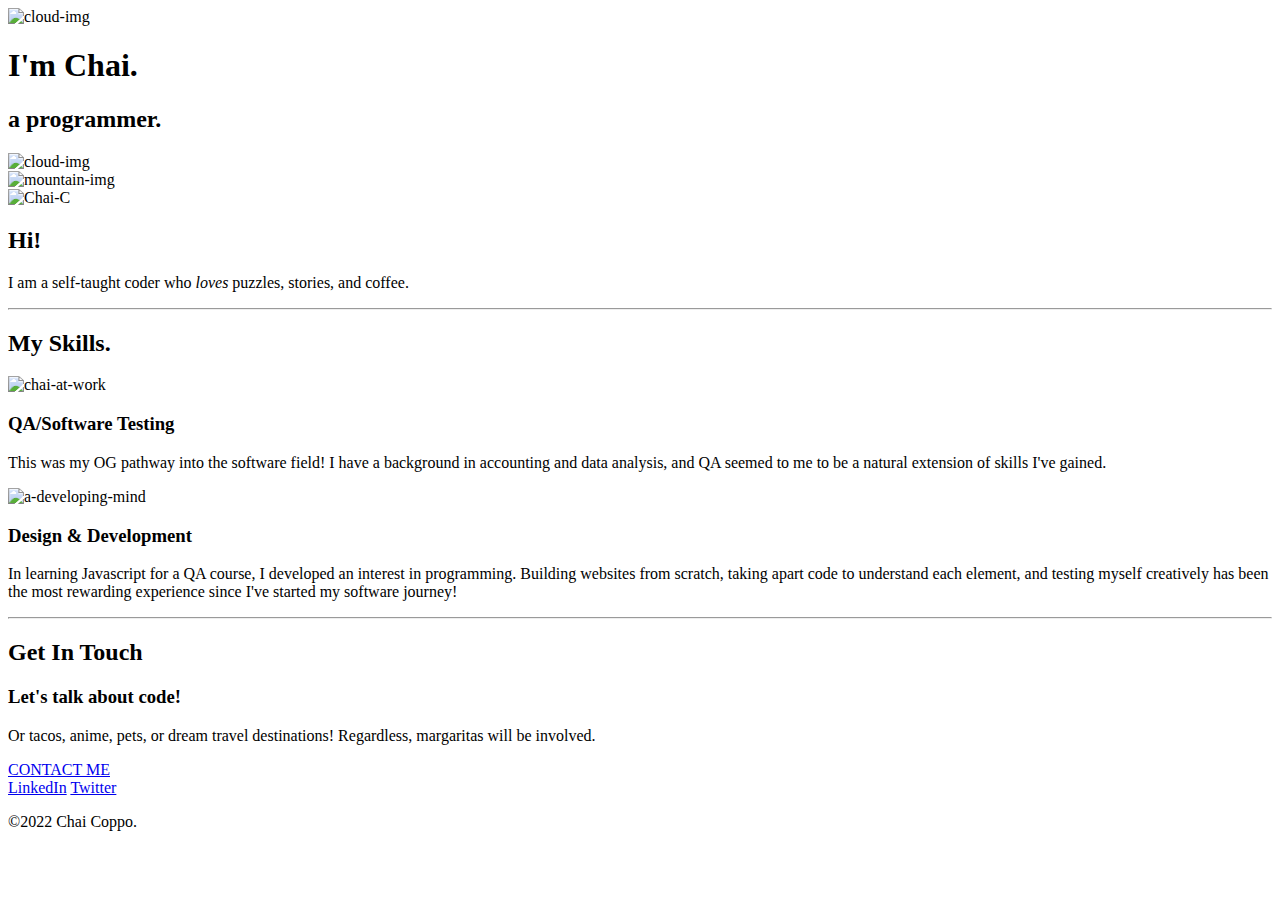
==== index.html @ 3ff6696a "Add files via upload" ====
<!DOCTYPE html>
<html lang="en" dir="ltr">

  <head>
    <meta charset="utf-8">
    <title>CUP O' CHAI</title>
    <link rel="icon" href="images/chai.ico">
    <link rel="preconnect" href="https://fonts.googleapis.com">
    <link rel="preconnect" href="https://fonts.gstatic.com" crossorigin>
    <link href="https://fonts.googleapis.com/css2?family=Merriweather&family=Montserrat&family=Sacramento&family=Ubuntu&display=swap" rel="stylesheet">
    <link rel="stylesheet" href="css/styles.css">
  </head>

  <body>
    <div class="top-div">
      <img class="top-cloud" src="images/cloud.png" alt="cloud-img">
      <h1>I'm Chai.</h1>
      <h2>a programmer.</h2>
      <img class="bottom-cloud" src="images/cloud.png" alt="cloud-img">
      <br>
      <img class="mountain" src="images/mountain.png" alt="mountain-img">
    </div>
    <div class="mid-div">
      <div class="profile">
        <img class="circular" src="images/IMG_4266.jpg" alt="Chai-C">
        <h2>Hi!</h2>
        <p class="coder">I am a self-taught coder who <em>loves</em> puzzles, stories, and coffee.</p>
      </div>
      <hr>
      <div class="skills">
        <h2>My Skills.</h2>
        <div class="skill-row">
          <img class="developing skill-image" src="images/chai-work.jpeg" alt="chai-at-work">
          <h3>QA/Software Testing</h3>
          <p>This was my OG pathway into the software field! I have a background in accounting and data analysis, and QA seemed to me to be a natural extension of skills I've gained.</p>
        </div>
        <div class="skill-row">
          <img class="developing skill-image" src="images/a-developing-mind.jpeg" alt="a-developing-mind">
          <h3>Design & Development</h3>
          <p class="coder">In learning Javascript for a QA course, I developed an interest in programming. Building websites from scratch, taking apart code to understand each element, and testing myself creatively has been the most rewarding
            experience since I've
            started my software journey!</p>
        </div>
      </div>
    </div>
    <hr>
    <div class="contact-me">
      <h2 class="in-touch">Get In Touch</h2>
      <h3>Let's talk about code!</h3>
      <p>Or tacos, anime, pets, or dream travel destinations! Regardless, margaritas will be involved.</p>
      <a class="btn" href="mailto:chinasilverstein@gmail.com">CONTACT ME</a>
    </div>
    </div>
    <div class="bottom-div">
      <a class="footer-link" href="https://www.linkedin.com/in/china-silverstein-868670233/">LinkedIn</a>
      <a class="footer-link" href="https://twitter.com/CoppoChai">Twitter</a>
      <p>©2022 Chai Coppo.</p>
    </div>
  </body>

</html>
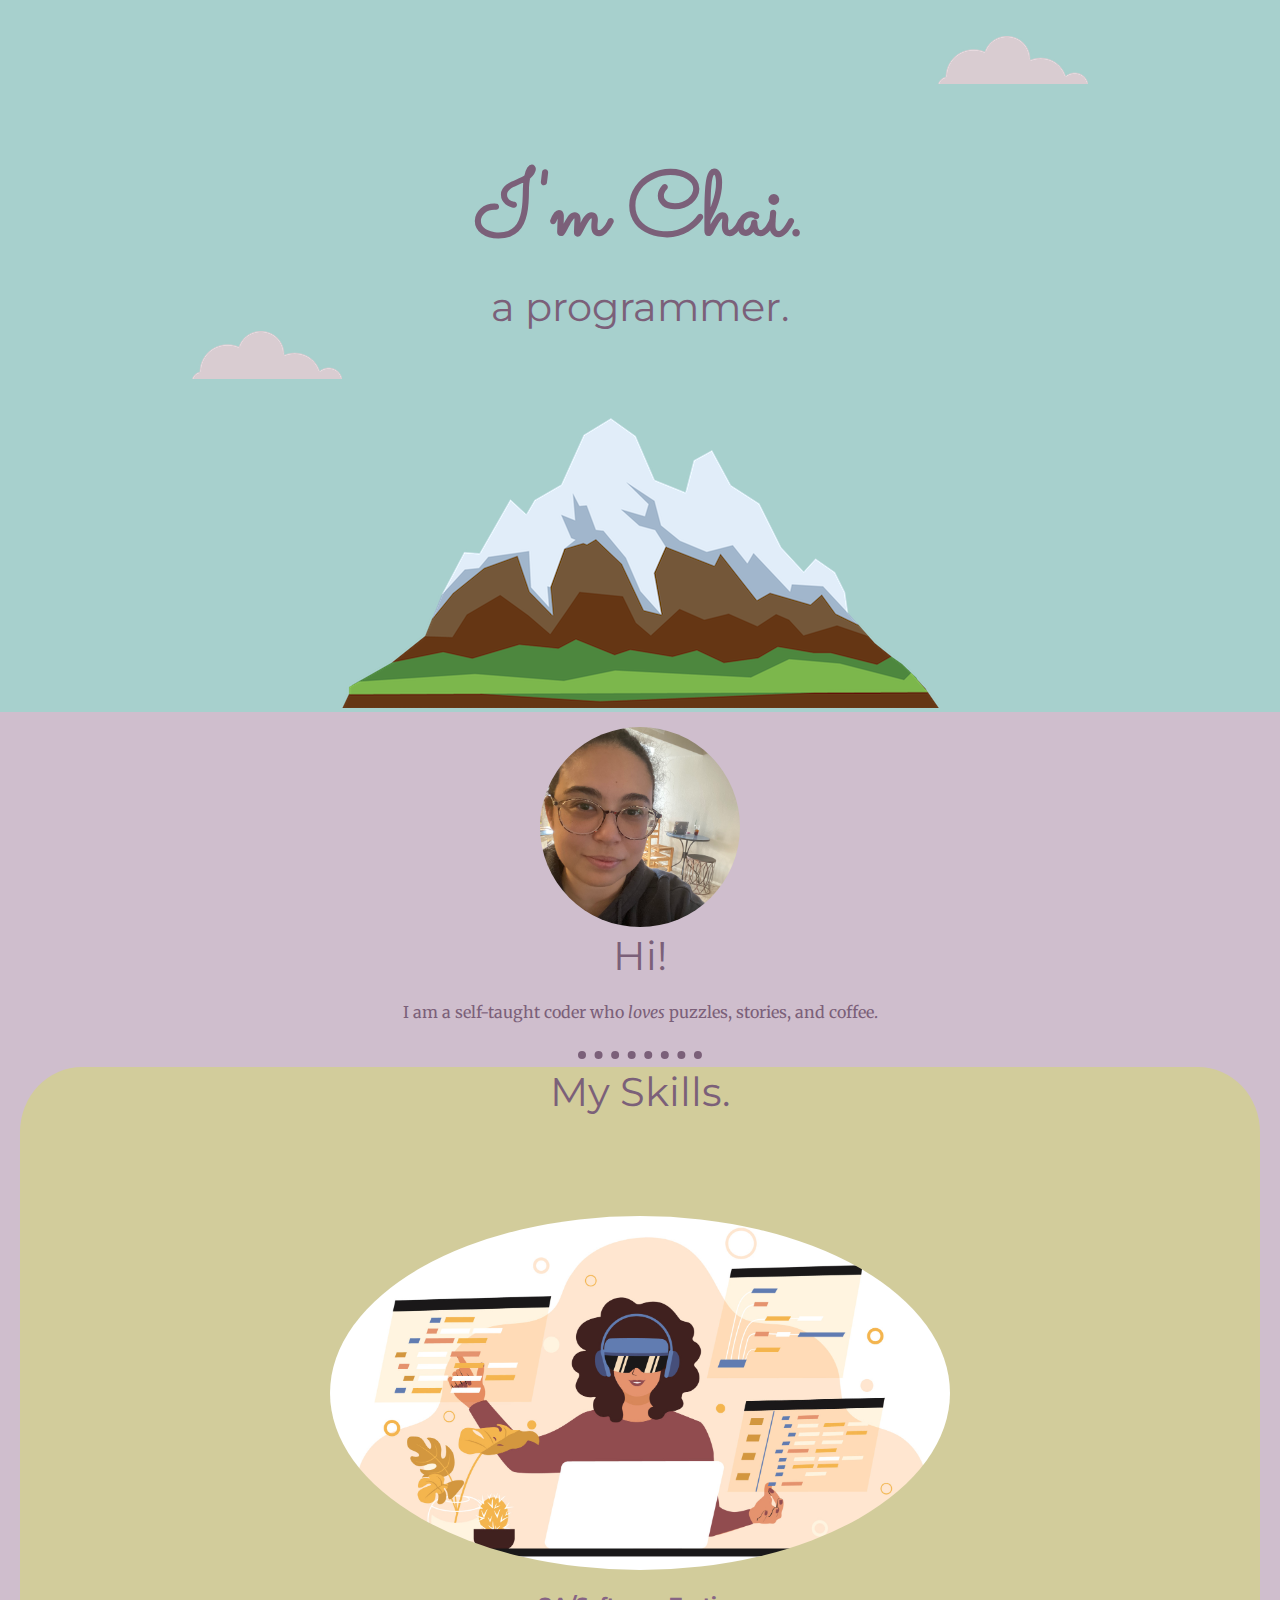
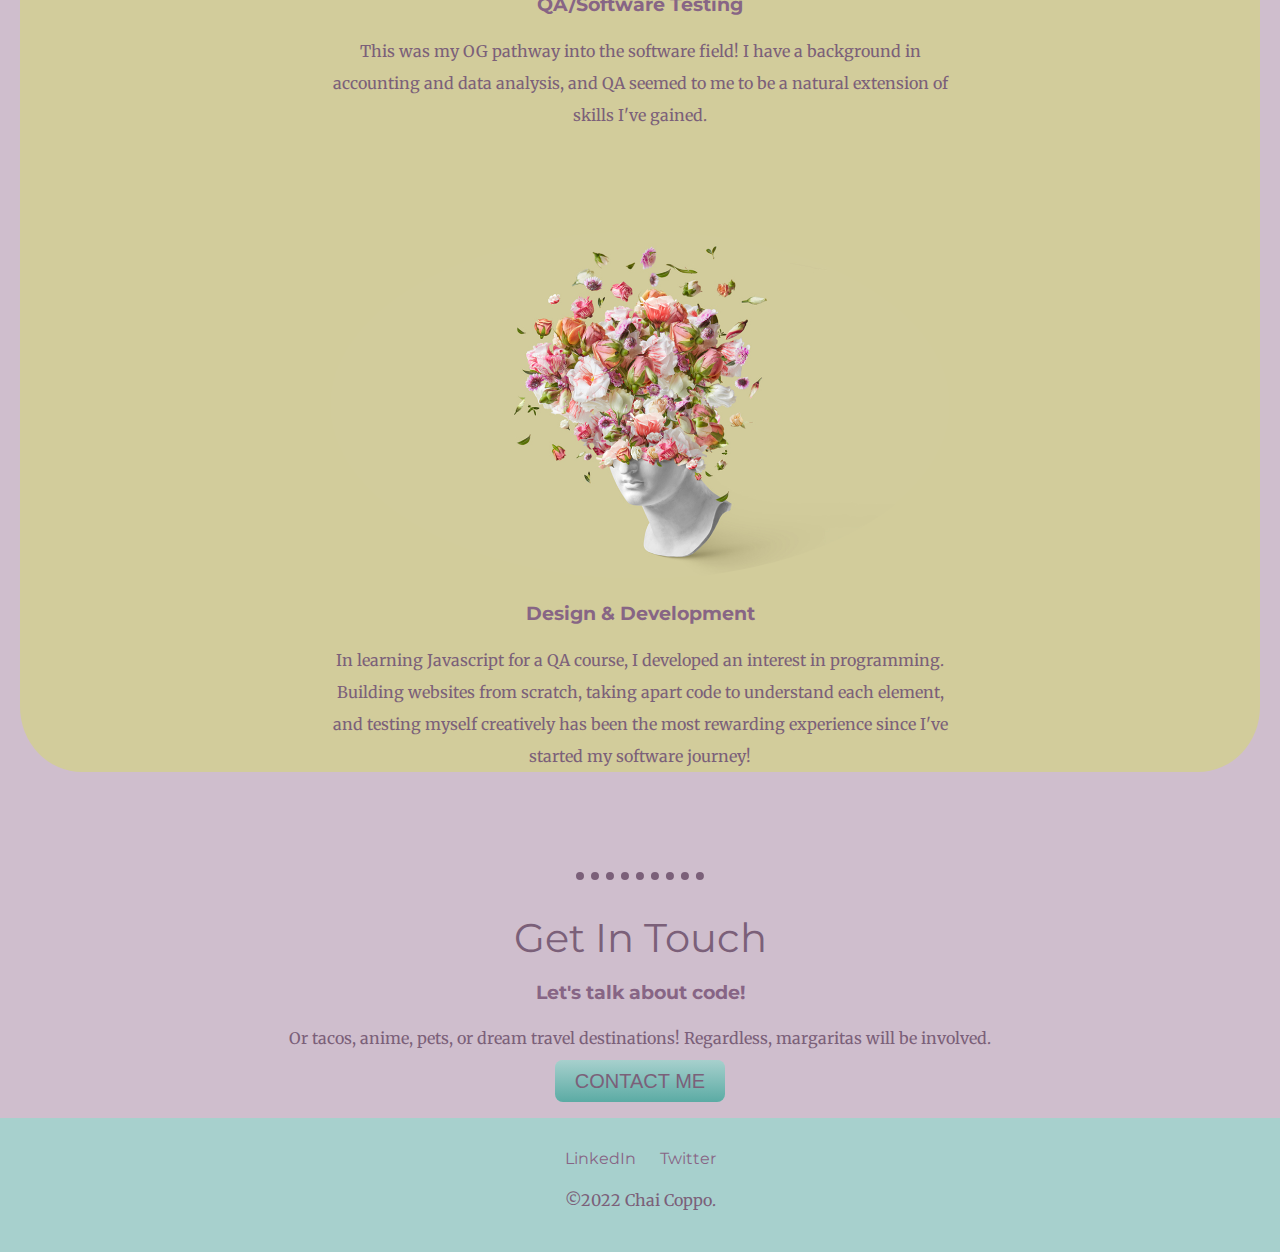
==== commit 22046eed: "Update index.html" ====
--- a/index.html
+++ b/index.html
@@ -4,25 +4,25 @@
   <head>
     <meta charset="utf-8">
     <title>CUP O' CHAI</title>
-    <link rel="icon" href="images/chai.ico">
+    <link rel="icon" href="chai.ico">
     <link rel="preconnect" href="https://fonts.googleapis.com">
     <link rel="preconnect" href="https://fonts.gstatic.com" crossorigin>
     <link href="https://fonts.googleapis.com/css2?family=Merriweather&family=Montserrat&family=Sacramento&family=Ubuntu&display=swap" rel="stylesheet">
-    <link rel="stylesheet" href="css/styles.css">
+    <link rel="stylesheet" href="styles.css">
   </head>
 
   <body>
     <div class="top-div">
-      <img class="top-cloud" src="images/cloud.png" alt="cloud-img">
+      <img class="top-cloud" src="cloud.png" alt="cloud-img">
       <h1>I'm Chai.</h1>
       <h2>a programmer.</h2>
-      <img class="bottom-cloud" src="images/cloud.png" alt="cloud-img">
+      <img class="bottom-cloud" src="cloud.png" alt="cloud-img">
       <br>
-      <img class="mountain" src="images/mountain.png" alt="mountain-img">
+      <img class="mountain" src="mountain.png" alt="mountain-img">
     </div>
     <div class="mid-div">
       <div class="profile">
-        <img class="circular" src="images/IMG_4266.jpg" alt="Chai-C">
+        <img class="circular" src="IMG_4266.jpg" alt="Chai-C">
         <h2>Hi!</h2>
         <p class="coder">I am a self-taught coder who <em>loves</em> puzzles, stories, and coffee.</p>
       </div>
@@ -30,12 +30,12 @@
       <div class="skills">
         <h2>My Skills.</h2>
         <div class="skill-row">
-          <img class="developing skill-image" src="images/chai-work.jpeg" alt="chai-at-work">
+          <img class="developing skill-image" src="chai-work.jpeg" alt="chai-at-work">
           <h3>QA/Software Testing</h3>
           <p>This was my OG pathway into the software field! I have a background in accounting and data analysis, and QA seemed to me to be a natural extension of skills I've gained.</p>
         </div>
         <div class="skill-row">
-          <img class="developing skill-image" src="images/a-developing-mind.jpeg" alt="a-developing-mind">
+          <img class="developing skill-image" src="a-developing-mind.jpeg" alt="a-developing-mind">
           <h3>Design & Development</h3>
           <p class="coder">In learning Javascript for a QA course, I developed an interest in programming. Building websites from scratch, taking apart code to understand each element, and testing myself creatively has been the most rewarding
             experience since I've
@@ -58,4 +58,4 @@
     </div>
   </body>
 
-</html>+</html>
--- a/styles.css
+++ b/styles.css
@@ -0,0 +1,146 @@
+/*TAG SELECTORS*/
+
+a {
+  color: #876585;
+  font-family: 'Montserrat', sans-serif;
+  margin: 10px;
+  text-decoration: none;
+}
+
+a:hover {
+  color: #7B6079;
+  text-decoration: underline;
+}
+
+body {
+  background-color: #cfbecd;
+  color: #A7D0CD;
+  font-family: 'Merriweather', serif;
+  margin: 0;
+  text-align: center;
+}
+
+h1 {
+  color: #7B6079;
+  font-family: 'Sacramento', cursive;
+  font-size: 5.625rem;
+  margin: 50px auto 0 auto;
+}
+
+h2 {
+  color: #7B6079;
+  font-family: 'Montserrat', sans-serif;
+  font-size: 2.5rem;
+  font-weight: normal;
+  margin: 0;
+}
+
+h3 {
+  color: #876585;
+  font-family: 'Montserrat', sans-serif;
+}
+
+hr {
+  border-style: none;
+  border-top: dotted 8px;
+  color: #7B6079;
+  width: 10%;
+}
+
+p {
+  color: #7B6079;
+  line-height: 2;
+  /* margin: 0; */
+}
+
+/*CLASS SELECTORS*/
+
+.bottom-cloud {
+  position: absolute;
+  left: 15%;
+}
+.bottom-div {
+  /* padding: 15px; */
+  background-color: #A7D0CD;
+  padding: 30px 0 20px;
+}
+
+.btn {
+  background: #A7D0CD;
+  background-image: -webkit-linear-gradient(top, #A7D0CD, #5baba4);
+  background-image: -moz-linear-gradient(top, #A7D0CD, #5baba4);
+  background-image: -ms-linear-gradient(top, #A7D0CD, #5baba4);
+  background-image: -o-linear-gradient(top, #A7D0CD, #5baba4);
+  background-image: linear-gradient(to bottom, #A7D0CD, #5baba4);
+  -webkit-border-radius: 8;
+  -moz-border-radius: 8;
+  border-radius: 8px;
+  font-family: Arial;
+  color: #7B6079;
+  font-size: 20px;
+  padding: 10px 20px 10px 20px;
+  text-decoration: none;
+}
+
+.btn:hover {
+  background: #5baba4;
+  background-image: -webkit-linear-gradient(top, #5baba4, #287870);
+  background-image: -moz-linear-gradient(top, #5baba4, #287870);
+  background-image: -ms-linear-gradient(top, #5baba4, #287870);
+  background-image: -o-linear-gradient(top, #5baba4, #287870);
+  background-image: linear-gradient(to bottom, #5baba4, #287870);
+  text-decoration: none;
+}
+
+.circular {
+  border-radius: 100%;
+  width: 200px;
+}
+
+.coder {
+  margin-bottom: 0;
+}
+
+.contact-me {
+  padding: 25px;
+}
+
+.developing {
+  border-radius: 100%;
+  width: 100%;
+}
+
+.in-touch {
+  margin-top: 0;
+}
+
+.mid-div {
+  padding: 0 20px;
+}
+
+.profile {
+  padding: 15px;
+}
+
+.skills {
+  background-color: #d2cc9b;
+  border-radius: 5%;
+  color: #7B6079;
+}
+
+.skill-row {
+  margin: 100px auto;
+  width: 50%;
+}
+
+.top-cloud {
+  position: absolute;
+  right: 15%;
+  top: 5%;
+}
+
+.top-div {
+  background-color: #A7D0CD;
+  padding-top: 100px;
+  position: relative;
+}
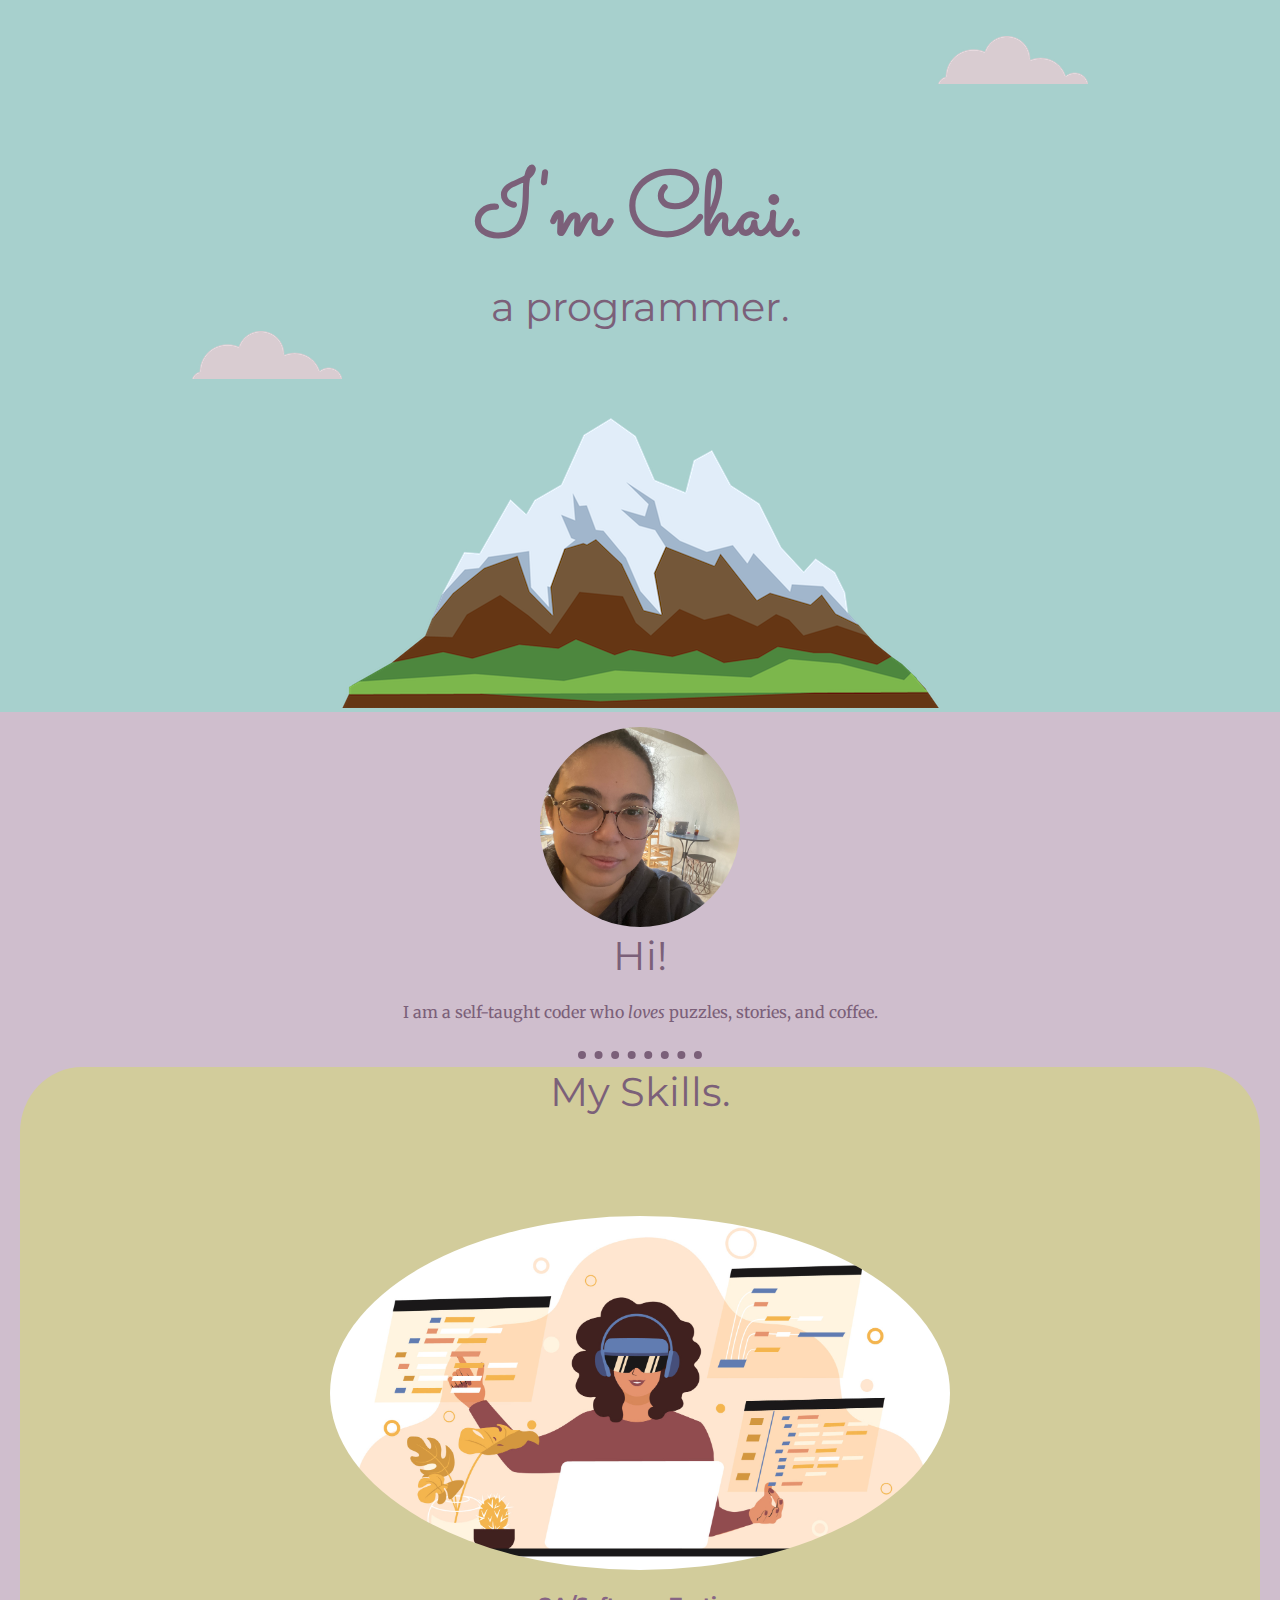
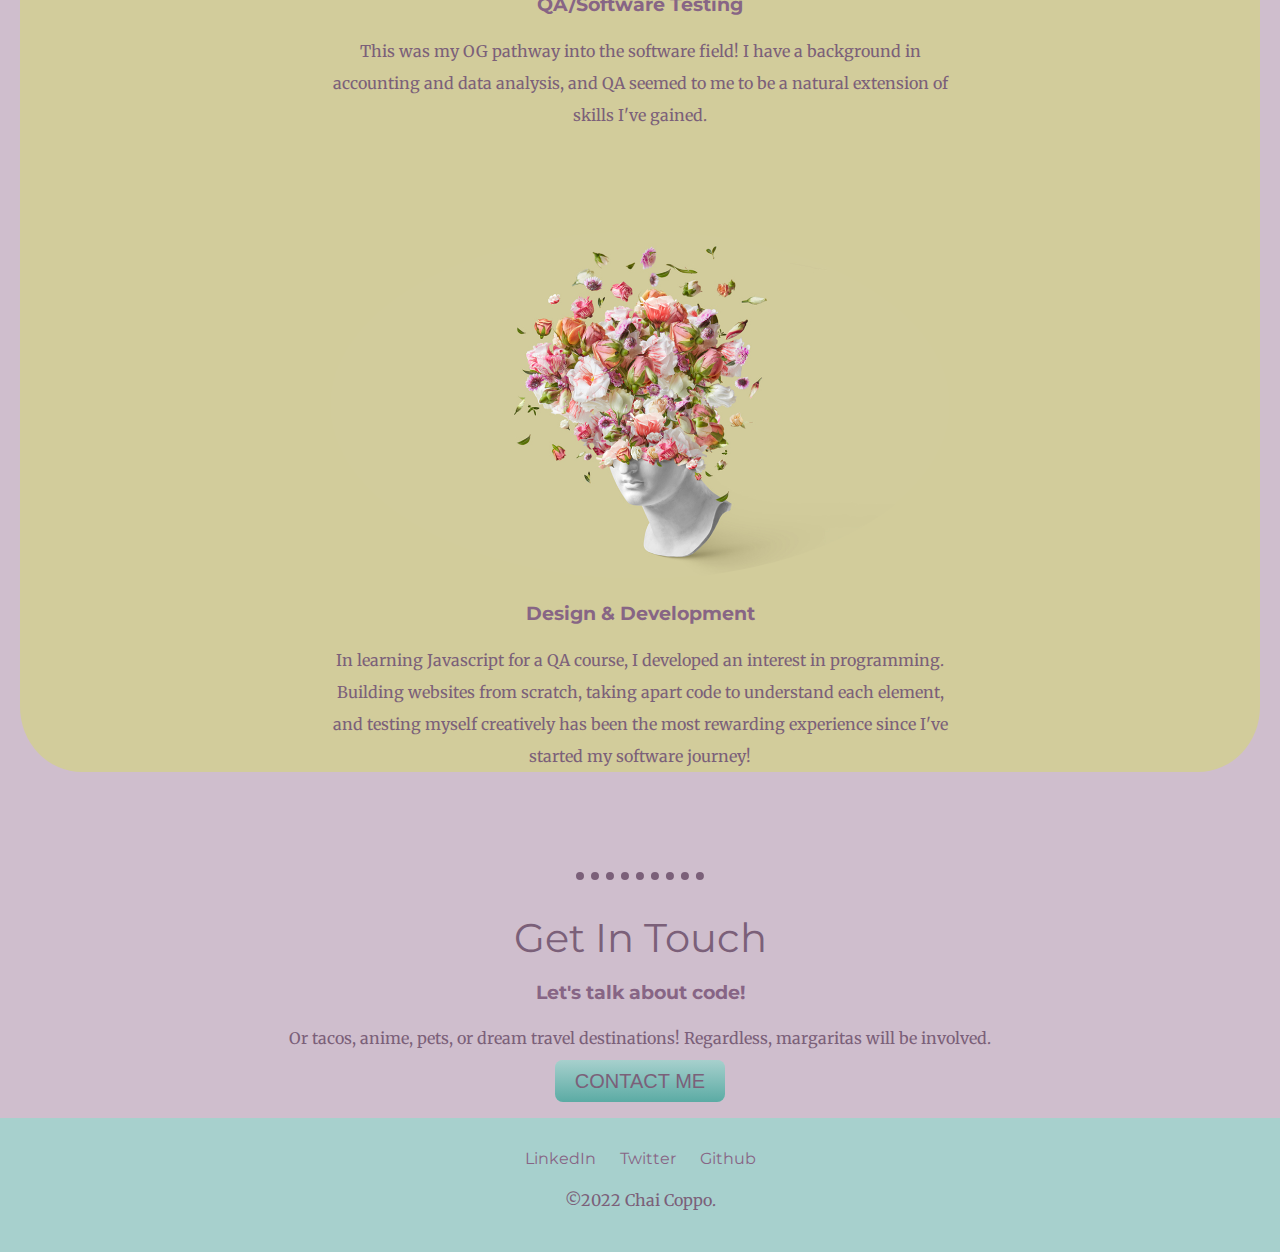
==== commit 70641cc8: "Update index.html" ====
--- a/index.html
+++ b/index.html
@@ -54,6 +54,7 @@
     <div class="bottom-div">
       <a class="footer-link" href="https://www.linkedin.com/in/china-silverstein-868670233/">LinkedIn</a>
       <a class="footer-link" href="https://twitter.com/CoppoChai">Twitter</a>
+      <a class="footer-link" href="https://github.com/chai-silverstein/cup-o-chai">Github</a>
       <p>©2022 Chai Coppo.</p>
     </div>
   </body>
